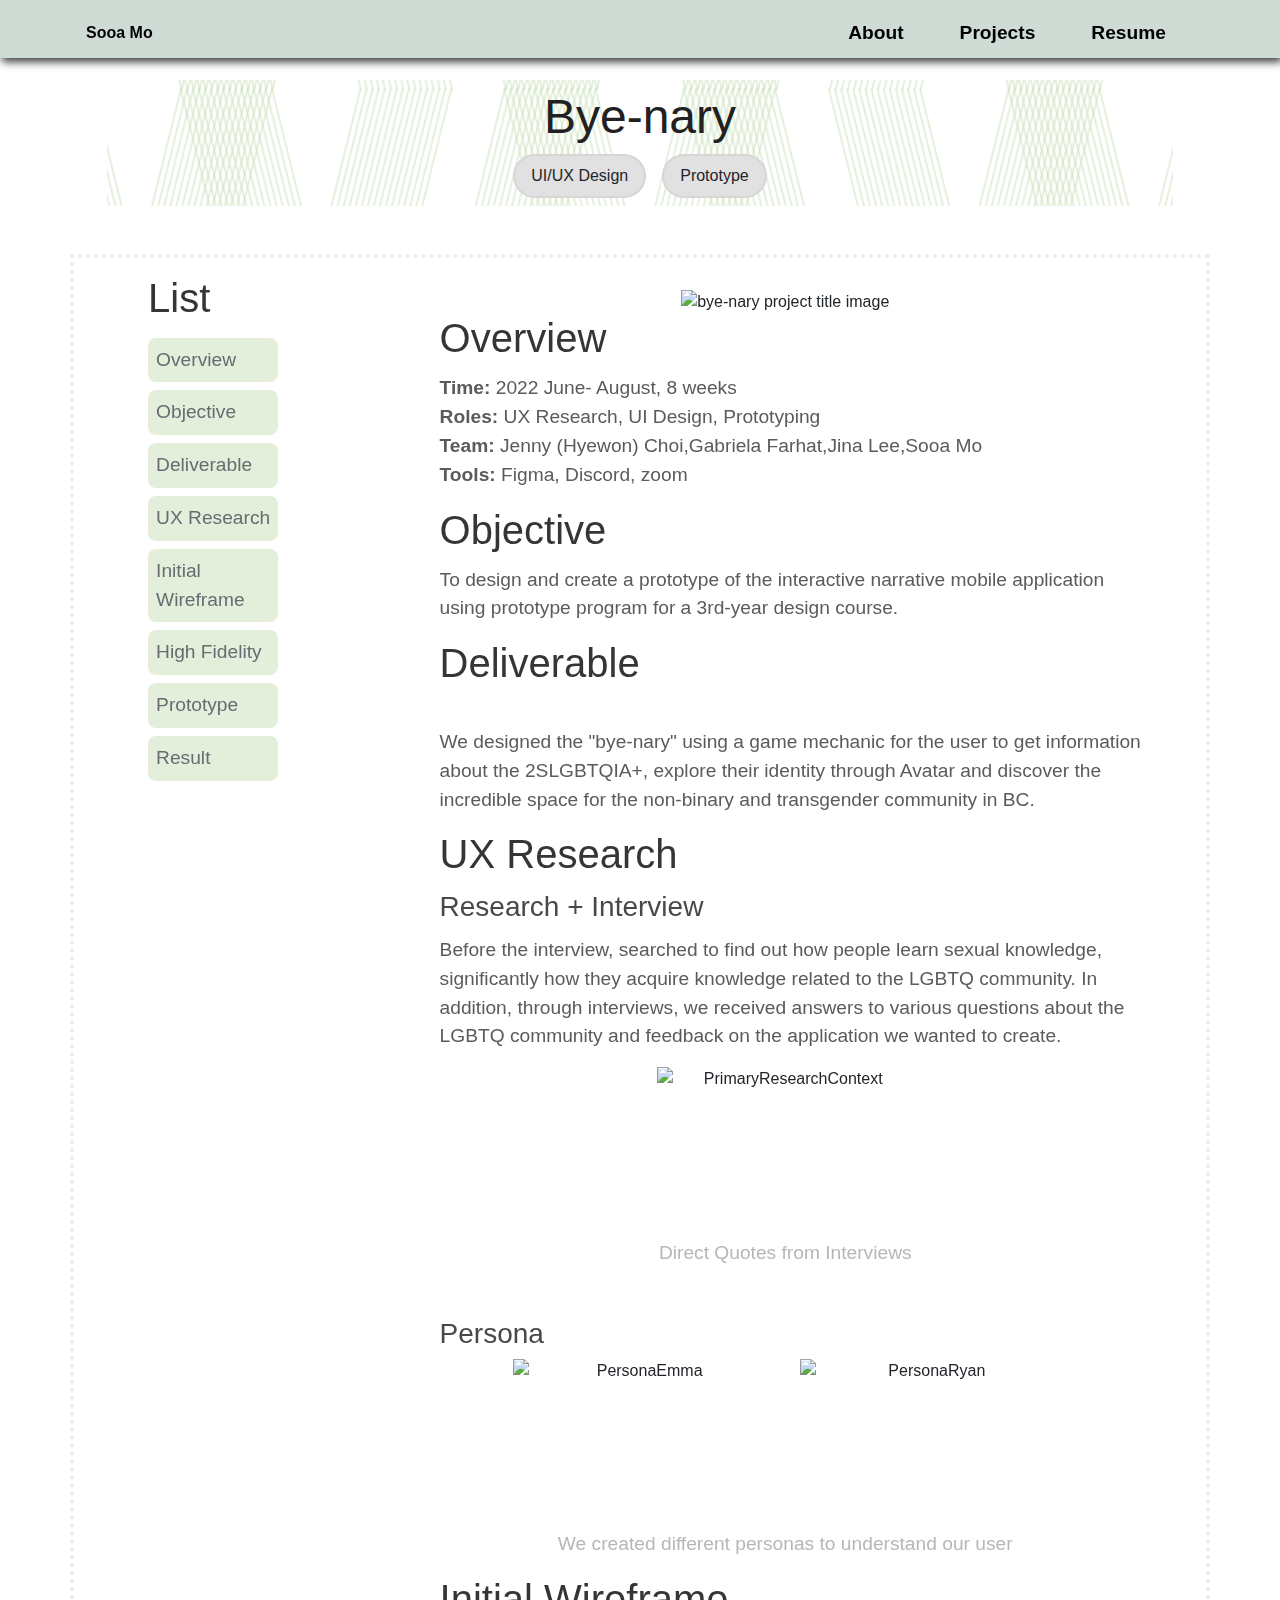
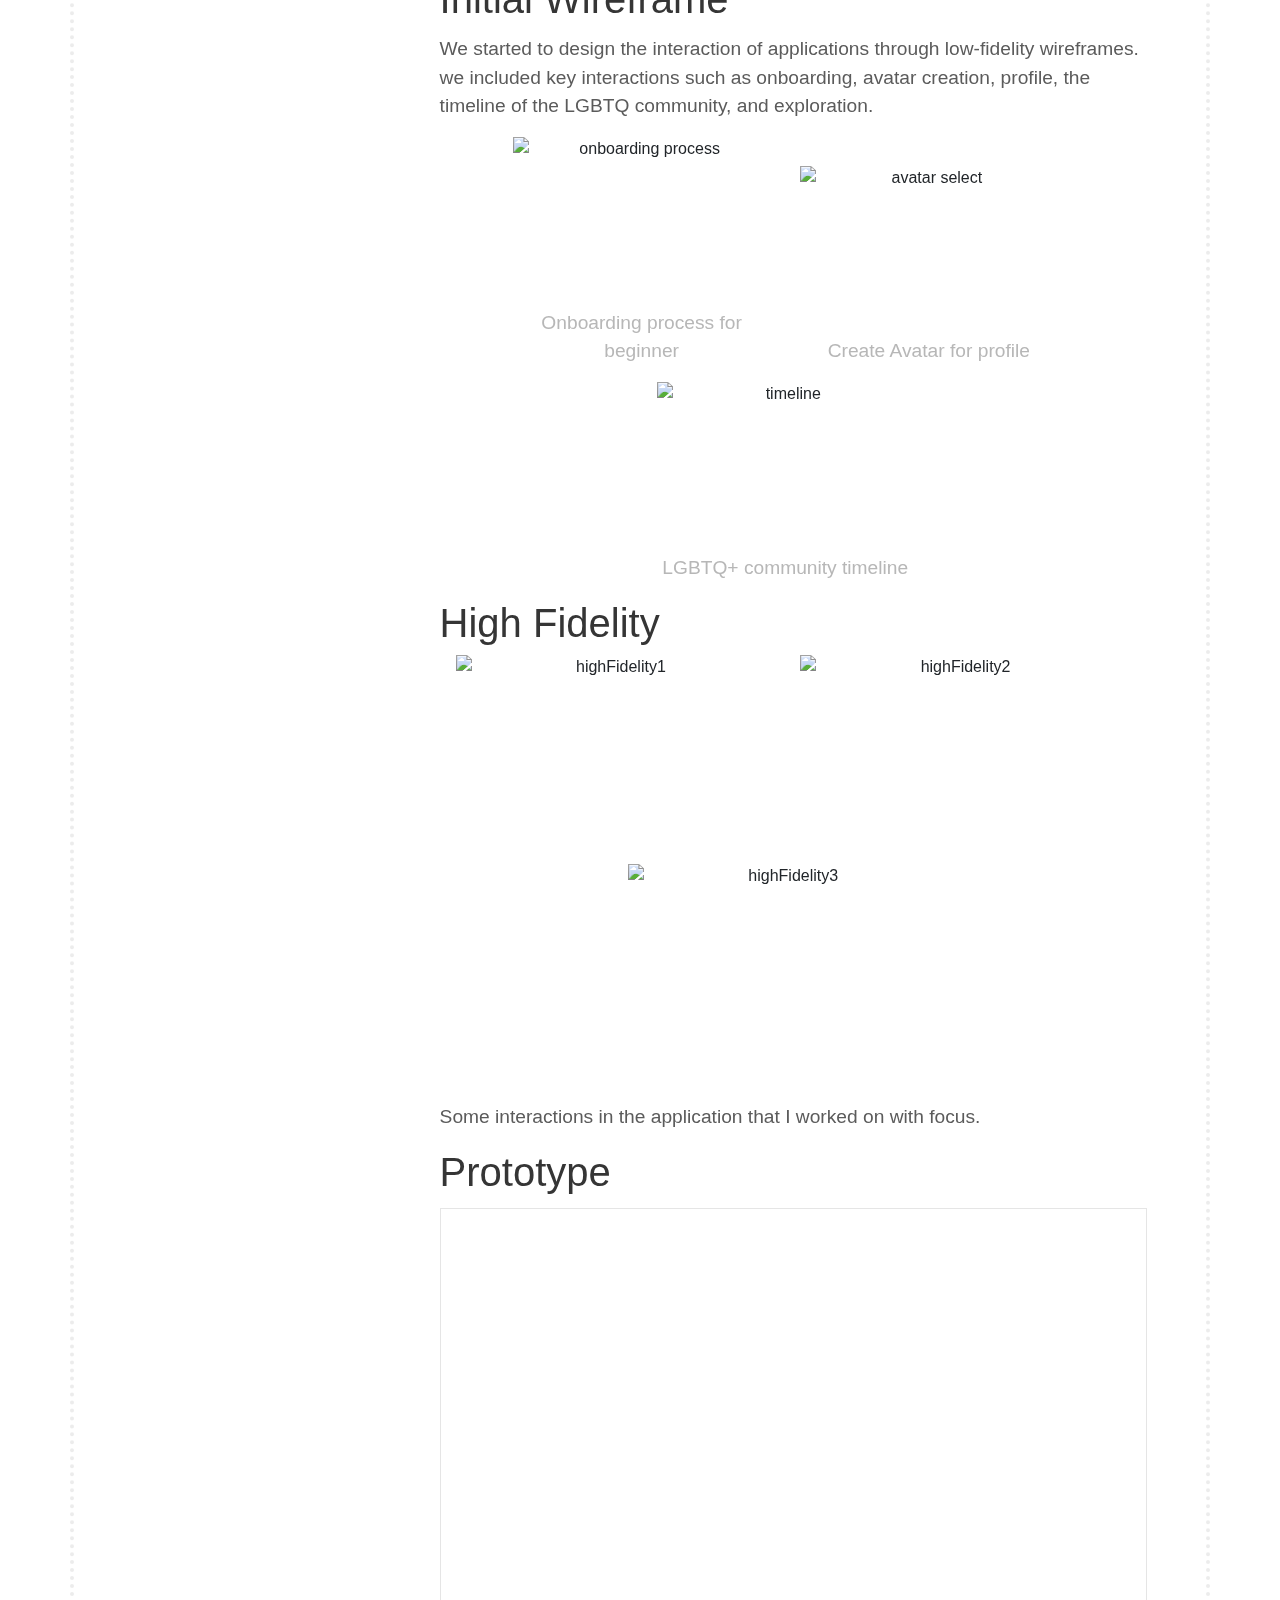
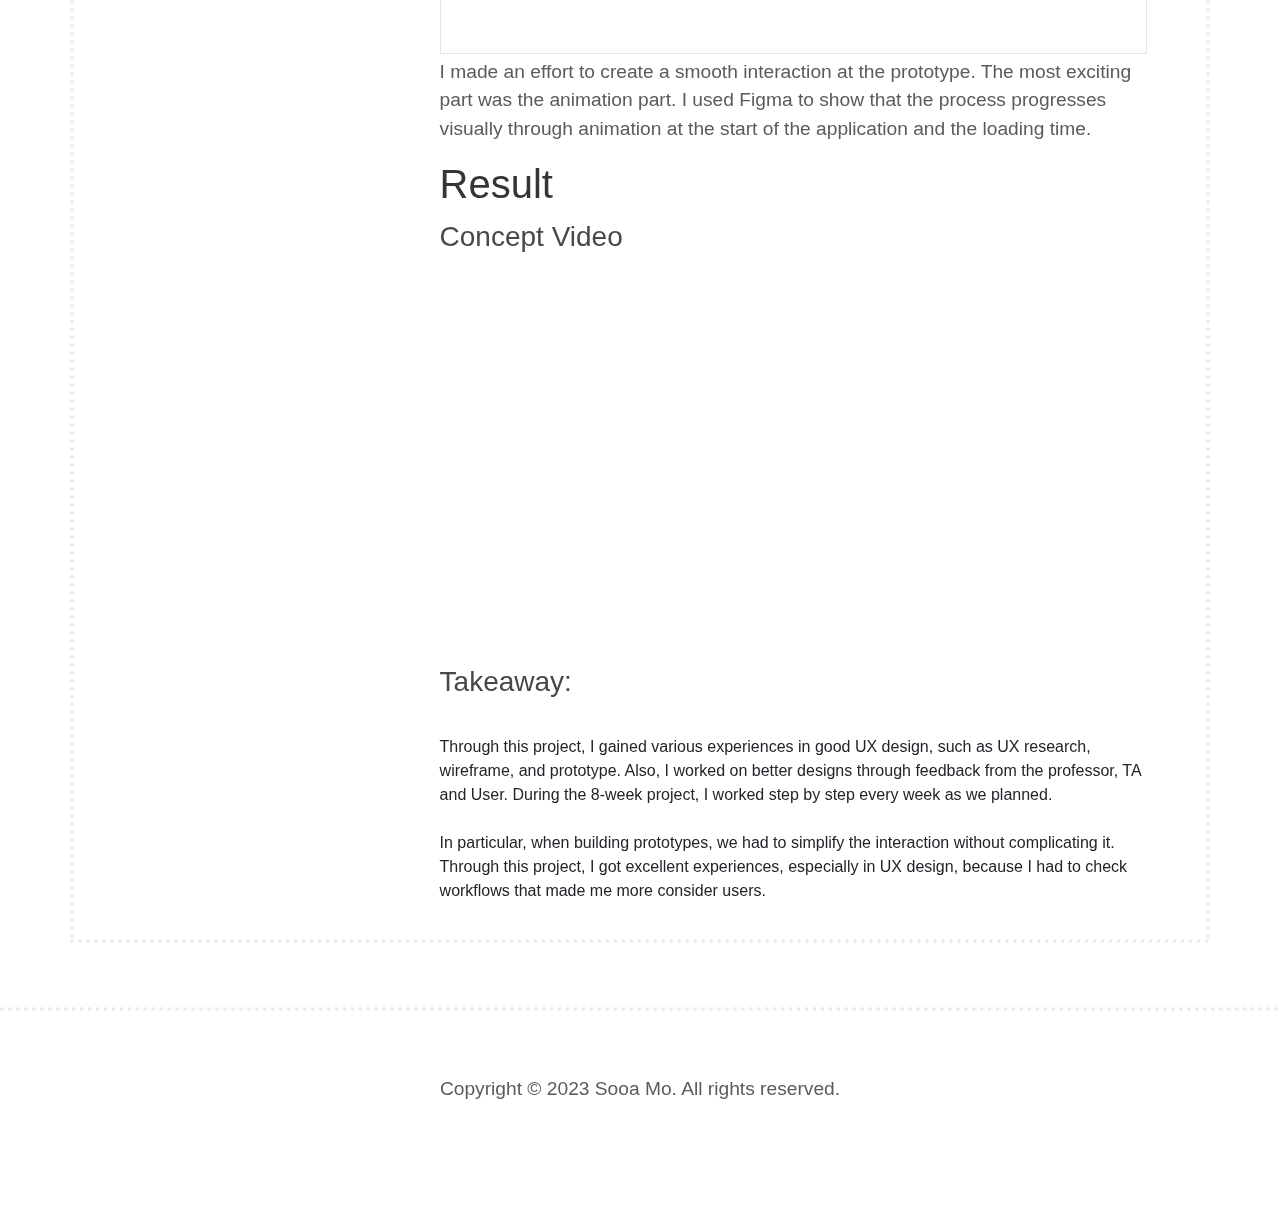
==== Mo_Portfolio/public_html/byenary.html @ 59e7b250 "update new resume link" ====
<!doctype html>
<html lang="en">
  <head>
    <meta charset="utf-8">
    <meta name="viewport" content="width=device-width,initial-scale=1">

    <title>Sooa_Mo</title>

    <!--this css from the https://www.tooplate.com/templates/2115_marvel/-->
    <link rel="stylesheet" href="css/bootstrap.min.css">
    
    <!-- icon reference: https://www.w3schools.com/icons/google_icons_intro.asp-->
    <link rel="stylesheet" href="https://fonts.googleapis.com/icon?family=Material+Icons">
    
    <!-- adobe font, FuturaPT reference: https://fonts.adobe.com/fonts/futura-pt#fonts-section-->
    <link rel="stylesheet" href="https://use.typekit.net/jlc5xxh.css">

    <!-- MAIN STYLE -->
    <link rel="stylesheet" href="css/main.css">
    
  </head>
  <body>

   <!-- NAVBAR -->
   <div id="navbar" class="navbar box_shadow navbar-expand-sm ">
        <div class="container">
            <a class="navbar-logo" href="index.html" > Sooa Mo</a>

            <div class="navbar-collapse" id="navbarNav">
                <nav class="navbar-nav ml-lg-auto">      
                    <a href="index.html#about" class="nav-link"  title="link to home page about section"><span data-hover="About">About</span></a>
                    <a href="index.html#project" class="nav-link" title="link to home page project section"><span data-hover="Projects">Projects</span></a>                  
                    <a href="https://drive.google.com/file/d/1Zse4H-8-4II5oLiuTM6tOFtvQ5ahz4zU/view?usp=sharing" target="_blank" class="nav-item nav-link" title="new tab for Sooa Mo's resume" ><span data-hover="Resume">Resume</span></a>
                </nav>
            </div>
        </div>
    </div>

    <!-- PROJECT - byenary -->
       <!--for the icon preview checked this website https://iconscout.com/unicons/explore/line-->

    <div class="col-lg-10 mx-auto text-center bg">
        <h1>Bye-nary</h1>
        <div class="tag">
            <span> UI/UX Design</span>
            <span> Prototype</span>
        </div>
    </div>
      

    <section class="py-5" id="project-byenary">
        <div class="container bg_white">
            <div class="row flex_center">
                <!--body-->

                <!--sidebar-->
                <div class="col-md-3 col-sm-12">
                    <div class="navList col-md-3 ">
                        <h2>List</h2>

                        <a href="#overview"  class="list-item">Overview </a>
                        <a href="#objective"  class="list-item">Objective </a>
                        <a href="#deliverable"  class="list-item">Deliverable </a>
                        <a href="#research" class="list-item">UX Research </a>
                        <a href="#initialWireframe"  class="list-item">Initial Wireframe </a>
                        <a href="#highFidelity"  class="list-item">High Fidelity</a>
                        <a href="#prototype"  class="list-item">Prototype</a>
                        <a href="#result"  class="list-item">Result </a>
                    </div>
                </div>

                
                <!--content-->
                <div class=" col-md-8 col-sm-10 project_body">
                    <div class="body_img row flex_center">
                        <div class="col-md-10 col-sm-12">
                            <!--sooa's byenary title image use figma-->
                            <img src="img/byenary/byenaryTitle.png" class="card_img" alt="bye-nary project title image" width="2400" height="1600">
                        </div>
                    </div>
                    <div id="overview" class="body_wrapper">
                        <h2 class="body_title">Overview</h2>
                        <p> <b>Time:</b> 2022 June- August, 8 weeks
                            <b>Roles:</b> UX Research, UI Design, Prototyping
                            <b>Team:</b> Jenny (Hyewon) Choi,Gabriela Farhat,Jina Lee,Sooa Mo
                            <b>Tools:</b> Figma, Discord, zoom</p>
                    </div>
                    <div id="objective" class="body_wrapper">
                        <h2>Objective</h2>
                        <p>To design and create a prototype of the interactive narrative mobile application using prototype program for a 3rd-year design course.</p>
                    </div>

                    <div id="deliverable" class="body_wrapper">
                        <h2>Deliverable</h2>
                        <p>
                            We designed the "bye-nary" using a game mechanic for the user to get information about the 2SLGBTQIA+, explore their identity through Avatar and discover the incredible space for the non-binary and transgender community in BC.
                        </p>
                    </div>

                    <div id="research" class="body_wrapper">
                        <h2>UX Research</h2>
                        <h3>Research + Interview</h3>
                        <p>Before the interview, searched to find out how people learn sexual knowledge, significantly how they acquire knowledge related to the LGBTQ community. In addition, through interviews, we received answers to various questions about the LGBTQ community and feedback on the application we wanted to create.</p>
                    </div>
                    <div class="body_img row flex_center">
                        <div class="col-md-5 col-sm-10 img_flex">
                            <img src="img/byenary/PrimaryResearchContext.png" class="card_img" alt="PrimaryResearchContext" width="2400" height="1600">
                            <p> Direct Quotes from Interviews </p>
                        </div>
                    </div>

                    <div class="body_wrapper">
                        <h3>
                            Persona
                        </h3>
                    </div>

                    <div class="body_img row flex_center">
                        <div class="col-md-5 col-sm-10 img_flex">
                            <img src="img/byenary/PersonaEmma.png" class="card_img" alt="PersonaEmma" width="2400" height="1600">
                        </div>
                        <div class="col-md-5 col-sm-10 img_flex">
                            <img src="img/byenary/PersonaRyan.png" class="card_img" alt="PersonaRyan" width="2400" height="1600">
                        </div>
                        <p>We created different personas to understand our user</p>
                    </div>


                    <div id="initialWireframe" class="body_wrapper">
                        <h2>Initial Wireframe</h2>
                        <p> We started to design the interaction of applications through low-fidelity wireframes. we included key interactions such as onboarding, avatar creation, profile, the timeline of the LGBTQ community, and exploration. </p>
                    </div>

                    <div class="body_img row flex_center">
                        <div class="col-md-5 col-sm-10 img_flex">
                            <img src="img/byenary/wireframe1.png" class="card_img" alt="onboarding process" width="2400" height="1600">
                            <p>Onboarding process for beginner</p>
                        </div>
                        <div class="col-md-5 col-sm-10 img_flex">
                            <img src="img/byenary/wireframe2.png" class="card_img" alt="avatar select" width="2400" height="1600">
                            <p>Create Avatar for profile</p>
                        </div>
                        <div class="col-md-5 col-sm-10 img_flex">
                            <img src="img/byenary/wireframe3.png" class="card_img" alt="timeline" width="2400" height="1600">
                            <p>LGBTQ+ community timeline</p>
                        </div>
                    </div>

                    <div id="highFidelity" class="body_wrapper">
                        <h2>High Fidelity</h2>
                    </div>

                    <div class="body_img row flex_center">
                        <div class="col-md-6 col-sm-12 img_flex">
                            <img src="img/byenary/highFidelity1.png" class="card_img" alt="highFidelity1" width="2400" height="1600">
                        </div>
                        <div class="col-md-6 col-sm-12 img_flex">
                            <img src="img/byenary/highFidelity2.png" class="card_img" alt="highFidelity2" width="2400" height="1600">
                        </div>
                        <div class="col-md-6 col-sm-12 img_flex">
                            <img src="img/byenary/highFidelity3.png" class="card_img" alt="highFidelity3" width="2400" height="1600">
                        </div>
                    </div>

                    <div class="body_wrapper">
                        <p>
                            Some interactions in the application that I worked on with focus.
                        </p>
                    </div>

                    <div id="prototype" class="body_wrapper">
                        <h2>Prototype</h2>
                        <div class="embed-responsive embed-responsive-16by9">
                            <iframe class="embed-responsive-item" style="border: 1px solid rgba(0, 0, 0, 0.1);" src="https://www.figma.com/embed?embed_host=share&url=https%3A%2F%2Fwww.figma.com%2Fproto%2FJJxlgR46LFL1hiRi3Hp5dC%2FIAT-334-Final-Project---Bye-Nary%3Fpage-id%3D0%253A1%26node-id%3D2%253A10412%26viewport%3D718%252C477%252C0.04%26scaling%3Dscale-down%26starting-point-node-id%3D2%253A10412" allowfullscreen></iframe>
                        </div>
                    <p> I made an effort to create a smooth interaction at the prototype. The most exciting part was the animation part. I used Figma to show that the process progresses visually through animation at the start of the application and the loading time. </p>
                    </div>

                    <div id="result" class="body_wrapper">
                        <h2>Result</h2>
                        <h3>Concept Video</h3>
                        <div class="embed-responsive embed-responsive-21by9">
                            <iframe class="embed-responsive-item" src="https://www.youtube.com/embed/S2VIWS6S37U" allowfullscreen></iframe>
                        </div>
                    </div>
                    


                    <div class="body_wrapper">
                        <p>
                            <h3>Takeaway:</h3> 
                            Through this project, I gained various experiences in good UX design, such as UX research, wireframe, and prototype. Also, I worked on better designs through feedback from the professor, TA and User. During the 8-week project, I worked step by step every week as we planned.

                            In particular, when building prototypes, we had to simplify the interaction without complicating it. Through this project, I got excellent experiences, especially in UX design, because I had to check workflows that made me more consider users.
                        </p>
                    </div>

                </div>

                
                
            </div>
        </div>
    </section>

 <!-- FOOTER -->
 <footer class=" footer py-5">
    <div class="container">
         <div class="row">
              <div class="col-lg-12 col-12">                                
                  <p class="copyright-text text-center">Copyright &copy; 2023 Sooa Mo. All rights reserved.</p>
              </div>
         </div>
    </div>
</footer>
  
<!--top button reference:https://www.w3schools.com/howto/howto_js_scroll_to_top.asp -->

<button type="button" onclick="topFunction()" id="topBtn" title="Go to top" class="box_shadow">Top <i class="material-icons" style="font-size:0.5rem">arrow_upward</i> </button>

<!--hide menu on scroll from here: https://www.w3schools.com/howto/howto_js_navbar_hide_scroll.asp-->
<script src="js/scroll.js"></script>

</body>
</html>
---- Mo_Portfolio/public_html/css/main.css ----
/*own css*/
.container {
  width: 100%;
  padding-right: 1rem;
  padding-left: 1rem;
  padding-top: 0.5rem;
}

body {
  font-family: futura-pt, sans-serif;
  font-weight: 300;
  font-style: normal;
  margin-top: 5rem;
}

a {
  color:black;
  font-weight: normal;
  text-decoration: none !important;
  transition: all 0.5s ease;
}
a:hover{
  color: black;
}
.tag span:hover{
  color:black;
}
h1 span:hover{
  color:black;
}
h1{
  color: black;
}

.flex_center{
  justify-content: center;
}

.img_flex{
  display: flex;
  flex-direction: column;
  justify-content: center;
  align-items: center;
}
.img-fluid{
  border-radius: 2rem;
}

.center{
  display: flex;
  justify-content: center;
}
.about-image{
  max-width: 75%;
}
.about-text b{
  color: #FFCC33;
}
.about-title{
  display: flex;
  flex-direction: row;
}

.about-title span{
  color: #5B7444;
  font-family: futura-pt, sans-serif;
  font-weight: 400;
  font-style: normal;
}
.text-center{
  padding-top: 0.5rem;
  padding-bottom: 2rem;
}
.tag{
  display: flex;
  justify-content: center;
  flex-direction: row;
}
.text-center span{
  padding:0.5rem;
  padding-left: 1rem;
  padding-right: 1rem;
  background-color: rgb(225, 225, 225);
  border: 0.15rem solid rgba(182, 182, 182, 0.25);
  border-radius: 2rem;
  margin-left: 0.5rem;
  margin-right: 0.5rem;
  word-wrap: normal;
}
/*368px/16=23rem*/
@media (max-width: 23rem) {
  .tag{
    flex-direction: column;
    gap: 1rem;
  }
}

@media (min-width: 47.5rem) {
 .about-image{
  max-width: 100%;
 }
 .card_tag{
  display: flex;
  flex-direction: column;
  text-align: center;
  gap: 0.5rem;
 }
}
@media (min-width: 62rem) {
  .card_tag{
    display: flex;
    flex-direction: row;
    gap: 0.5rem;
   }
}

.project_card{
  position: relative;
  display: flex;
  flex-direction: column;
  min-width: 0;
  word-wrap: break-word;
  background-clip: border-box;
  border: 0.45rem solid rgba(182, 182, 182, 0.25);
  margin-top: 1.5rem;
  margin-bottom: 1.5rem;
}
.project_card:hover{
  border: 0.45rem solid #889288;
}
.project_card h3{
  color: black;
  font-weight: 500;
}
.project_link{
  text-decoration: none;
  color: black;
}
span:hover{
  color:white;
}
.card_img{
  width: 100%;
  height: 100%;
}
.card_bottom{
  display: flex;
  flex:1 1 auto;
  padding: 1rem;
  background-color: #ffffff;
  min-height: 19rem;
  flex-direction: column;
  justify-content: space-around;
}
.card_title{
  margin-bottom:0.5rem;
}
.card_tag{
  display: flex;
}
.card_tag span{
  padding:0.25rem;
  padding-left: 0.5rem;
  padding-right: 0.5rem;
  background-color: rgb(225, 225, 225);
  border: 0.15rem solid rgba(182, 182, 182, 0.25);
  border-radius: 1rem;
  margin-left: 0.25rem;
  margin-right: 0.25rem;
  word-wrap: normal;
}

.bg{
  background-image: url("../img/profile/bg.png");/*Mo(2022), created using Figma*/
  background-position: center;
  background-attachment: fixed;
  background-repeat: repeat-y;
  background-size:70%;
  background-size: cover;
  padding-bottom: 0.5rem;
}

.bg_white{
  border: 0.25rem dotted rgba(182, 182, 182, 0.25);
  background-color: white;
  padding: 1rem;
}
.footer{
  background-color: white;
  border-top: 0.25rem dotted rgba(182, 182, 182, 0.25);
}
.project_body{
  margin-top: 1rem;
  margin-left: 0.5rem;
}
.project span{
  font-weight: 400;
}
.body_wrapper{
  white-space: pre-line;
  padding-left: 1rem;
  border-radius: 2rem;
  display: flex;
  flex-direction: column;
  gap: 0.25rem;
  align-items: flex-start;
  text-align: left;
}
.body_img{
  display: flex;
  flex-direction: row;
  align-items: flex-end;
  text-align: center;
  justify-content: center;
  padding-left: 2rem;
  padding-right: 2rem;
}

.body_img img{
  max-width: 30rem;
}
.body_img p{
  max-width: 30rem;
  color: #b7b7b7;
}
@media (max-width: 30rem) {
  .body_img img{
    max-width: 18rem;
    min-width: 10rem;
  }
  .body_img p{
    max-width: 18rem;
  }
}


.navList{
  display: flex;
  flex-direction: column;
  min-width: 10rem;
  position: sticky; /*sticky reference: https://developer.mozilla.org/en-US/docs/Web/CSS/position*/
  top:5rem /*because my top navbar is fixed so gave some room*/
}

.list-item{
  display: inline-block;
  background-color: #E4EFDB;
  border-radius: 0.5rem;
  padding-top: 0.5rem;
  padding-bottom: 0.5rem;
  padding-left: 0.5rem;
  font-size: 1.2rem;
  color: #686C71;
  margin-top: 0.5rem;
}
.list-item:hover{
  color: white;
  transition: all 0.4s ease;
  background: #889288;
}



nav a:hover {
  color: #ffffff ;
}

.navbar-logo .icon {
  font-size: 2.5rem;
}

p {
  font-size: 1.2rem;
  font-weight: 400;
  line-height: 1.5;
  color: #5b5b5b;
}

h1 {
  color: #212121;
  font-size: 3rem;
  font-family: futura-pt, sans-serif;
  font-weight: 500;
  font-style: normal;
}

h2 {
  color: #353535;
  font-size: 2.5em;
  font-family: futura-pt, sans-serif;
  font-weight: 400;
  font-style: bold;
}

h3 {
  color: #484848;
  font-family: futura-pt, sans-serif;
  font-weight: 300;
  font-style: normal;
}

b, strong {
  font-weight: bold;
}
.custom-btn-group{
  display: flex;
  gap: 1.25rem;
  justify-content: center;
}

.custom-btn {
  border: 0.15rem solid #A3C586;
  border-radius: 0.25rem;
  color: black;
  font-weight: bold;
  cursor: pointer;
  transition: all 0.4s ease;
  margin-top: 0.25rem;
}

.custom-btn:hover {
  border: 0.15rem solid #889288;
  background: #889288;
  color: white;
}
.project-btn {
  border: 0.15rem solid #A3C586;
  border-radius: 0.25rem;
  color: #5B7444;
  font-size: 1rem;
  cursor: pointer;
  transition: all 0.4s ease;
  margin-left: 0.25rem;
  padding-left: 0.5rem;
  padding-right: 0.5rem;
}
.project-btn:hover {
  border: 0.15rem solid #889288;
  background: #889288;
  color: white;
}


.btn_flex{
  display: flex;
  flex-direction: row;
  justify-content: center;
  align-items: center;
  max-width: 14rem;
}
.material-icons{
  margin-right: 0.2rem;
  font-size: 1.2rem;
}

.animated {
  position: relative;
}

.animated-info {
  display: inline-block;
  vertical-align: top;
  min-width: 20rem;
  position: relative;
  font-size: 3rem;
}

.animated-item {
  color: #f5cb5c;
}

.animated-item {
  font-size: 2.5rem;
  line-height: inherit;
  display: block;
  opacity: 0;
  overflow: hidden;
  position: absolute;
  top: 0;
  right: 0;
  left: 0;
  animation: LeftToRight 9s linear infinite 0s;
}
.animated-item:nth-child(2n+2) {
  animation-delay: 3s;
}
.animated-item:nth-child(3n+3) {
  animation-delay: 6s;
}
/* understand the animation property reference: https://www.w3schools.com/cssref/css3_pr_animation.asp*/
@keyframes LeftToRight {
  0% {
    opacity: 0;
  }
  5% {
    opacity: 0;
    transform: translateX(0.4rem);
  }
  10% {
    opacity: 1;
    transform: translateX(0rem);
  }
  25% {
    opacity: 1;
    transform: translateX(0rem);
  }
  30% {
    opacity: 0;
    transform: translateX(0.4rem);
  }
  80% {
    opacity: 0;
  }
  100% {
    opacity: 0;
  }
}
.navbar {
  background-color: #cfdbd5;
  position: fixed;
  top: 0;
  right: 0;
  left: 0;
  z-index: 100;
  transition: top 0.3s;
}

.box_shadow {
  box-shadow: 0.1rem 0.25rem 0.5rem #404040;/*https://www.w3schools.com/cssref/tryit.asp?*/
}

.navbar-logo {
  font-weight: bold;
}
.naver-logo:hover{
  color: black;
}
.navbar-expand-sm .navbar-nav .nav-link {
  padding: 0.175rem 1.75rem;
}
.navbar-nav{
  display: flex;
  flex-direction: row;
}

.nav-link {
  font-weight: bold;
  font-size: 1.2rem;
  overflow: hidden;
}
.nav-link span {
  position: relative;
  display: inline-block;
  transition: transform 0.3s;
}
.nav-link span:before {
  position: absolute;
  top: -100%;
  content: attr(data-hover);
  transform: translate3d(0,0,0);
  text-decoration: underline 0.2rem;
  text-underline-offset: 0.15rem;
}
/*understand the transform reference: https://www.w3schools.com/cssref/css3_pr_transform.asp
so I changed the navbar hover animation*/

.nav-link:focus span,
.nav-link:hover span {
  transform: translateY(100%);
}


.navbar-toggle {
  line-height: 2rem;
  outline: none;
  cursor: pointer;
  margin-right: 0.6rem;
  border: 0;
  padding: 0;
  width: 1.25rem;
  height: 1.25rem;
}


.copyright-text {
  font-size: 1.2rem;
  font-weight: normal;
  display: block;
}

.social-links{
  background-color: #f5cb5c;
  border-radius: 5rem;
  border: 0.35rem solid #f5cb5c;
  
}
.social-links:hover{
  background-color: #474559;
  border: 0.35rem solid #474559;
}

@media (max-width: 62rem) {

  .about-image {
    margin-top: 5em;
    max-width: 30rem;
    height: auto;
  }

  .mobile-mt-2,
  .contact-form {
    margin-top: 2em;
  }

  .contact-info {
    padding: 0 2rem;
  }
}

@media (max-width: 48rem) {
  body{
    margin-top: 0;
  }
  h1 {
    font-size: 2.25rem;
    font-style: bold;
  }

  h2 {
    font-size: 2em;
  }

  .animated-item {
    font-size: 1.75rem;
  }
  .text-center{
    margin-top: 5rem;
  }
/*this is for the mobile...*/
  .navbar {
    background-color: #cfdbd5;
    position: fixed;
    top: 0;
    right: 0;
    left: 0;
    z-index: 100;
  }
  .container{
    gap: 0.5rem;
  }
 
  .navbar-collapse {
    text-align: center;
    gap: 0.25rem;
  }

  .navbar-expand-sm .navbar-nav .nav-link {
    padding: 0.19rem 1.25rem;
  }

  .navbar-nav{
    flex-direction: row;
    justify-content: center;
  }

}
@media (max-width: 36.25rem) {
	.animated-info {
		min-width: 12.5rem;
	}
  .animated-item {
    font-size: 1.875rem;
  }

  .custom-btn-group {
    text-align: center;
  }
  .text-center{
    margin-top: 7rem;
  }

  .custom-btn-group{
    display: flex;
    gap: 0.25rem;
    justify-content: center;
    flex-direction: column;
    align-items: center;
  }


  .timeline-info small {
    display: block;
    margin: 0.625rem 0 0 0;
  }


}
@media(max-width:20rem){
  .navbar-nav{
    display: flex;
    flex-direction: column;
  }
  .text-center{
    margin-top: 12rem;
  }

}

@media (max-width: 48rem) {
  .animated-info{
    font-size: 2.2rem;
  }
}

@media (max-width: 37.5rem) {
  .animated-text {
    margin-top: 0;
  }

  .about-text {
    text-align: center;
  }
  .about-p{
    margin-top: 4rem;
  }
  .about-title{
    flex-direction: column;
  }
 
}
@media (max-width: 20rem) {
  .animated-text {
    margin-top: 0;
  }

  .about-text {
    text-align: center;
  }
  .about-p{
    margin-top: 4rem;
  }
  .about-title{
    flex-direction: column;
  }
 

  .full-screen {
    padding: 4rem 0;
  }

  .mobile-block {
    display: block;
  }

}

.row{
  justify-content: center;
}

#topBtn{
  display: none; /* Hidden by default */
  position: fixed; /* Fixed/sticky position */
  bottom: 1rem; /* Place the button at the bottom of the page */
  right: 2rem; /* Place the button 30px from the right */
  z-index: 99; /* Make sure it does not overlap */
  border: none; /* Remove borders */
  outline: none; /* Remove outline */
  background-color: #cfdbd5; /* Set a background color */
  color: #474559; /* Text color */
  cursor: pointer; /* Add a mouse pointer on hover */
  padding: 0.75rem; /* Some padding */
  padding-left: 1rem;
  padding-right: 1rem;
  font-size: 0.75rem; /* Increase font size */
}

#topBtn:hover{
  background-color: #889288;
  color: white;
}
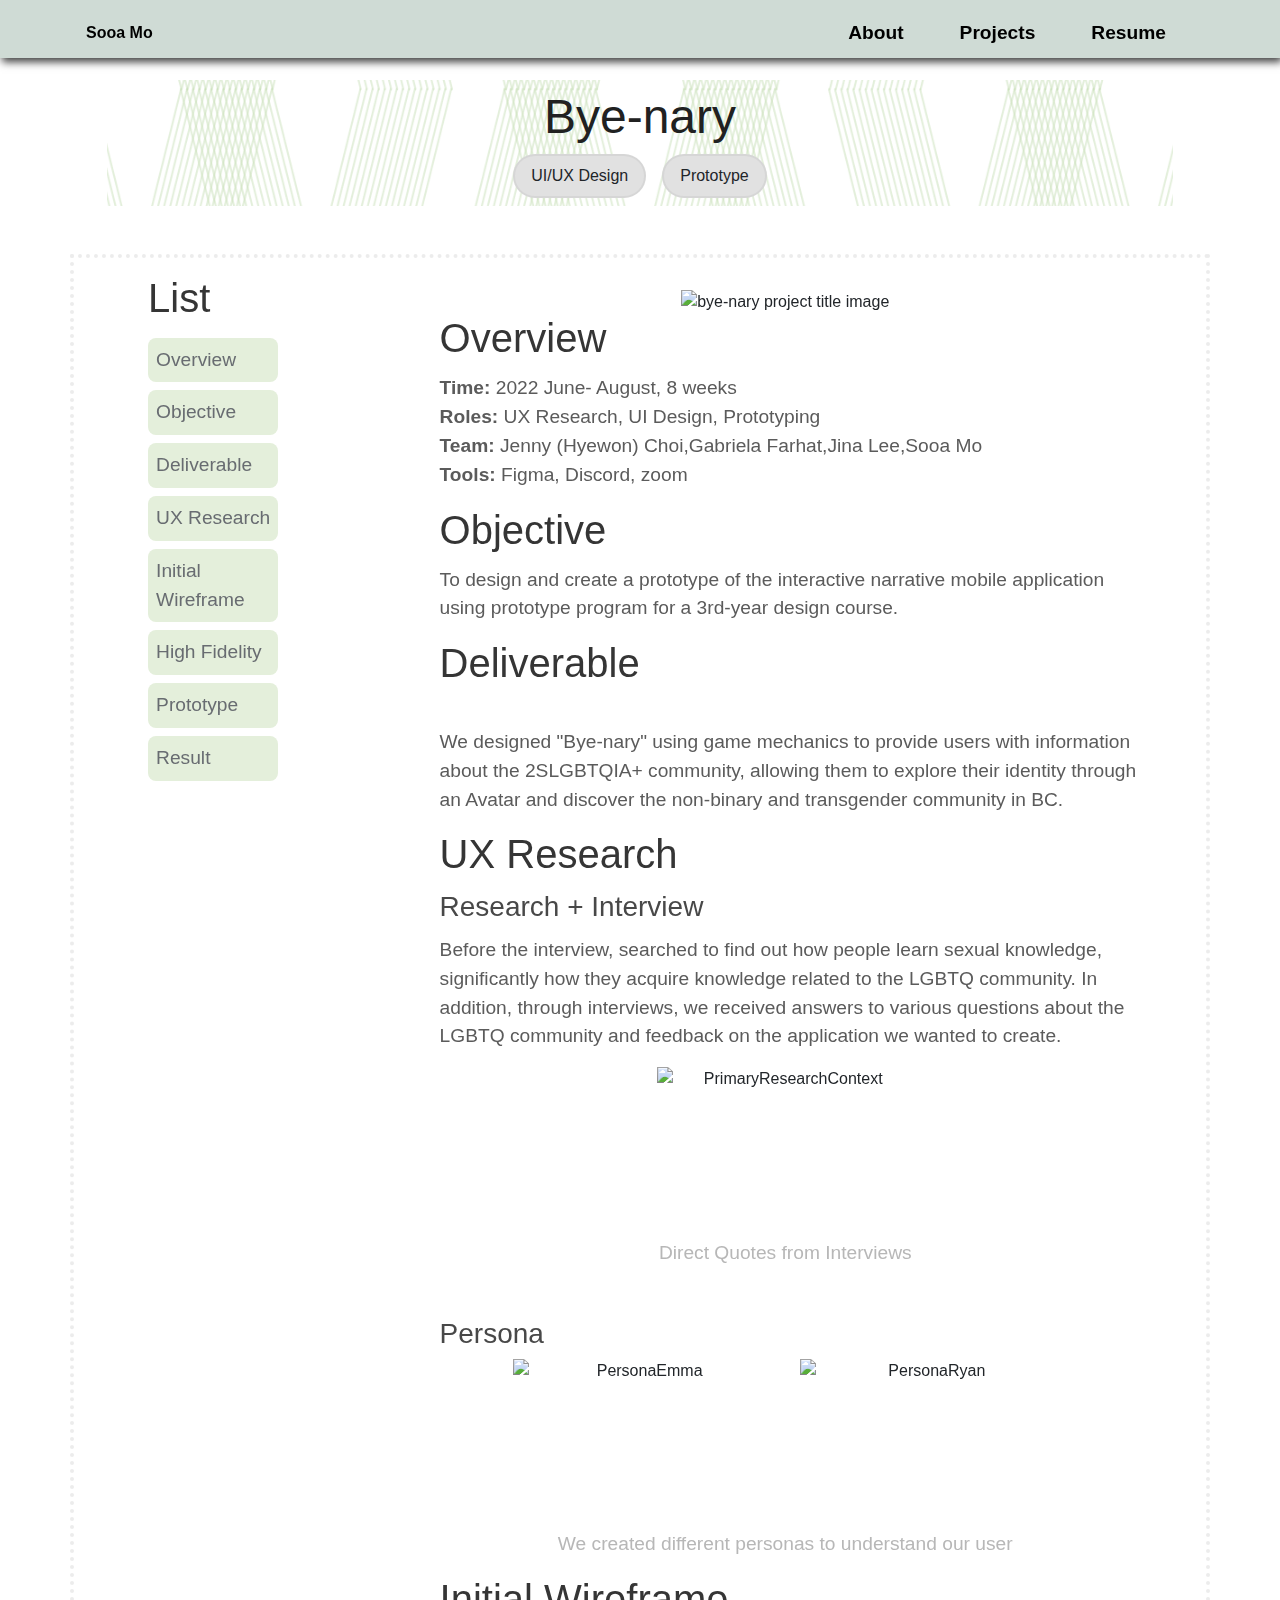
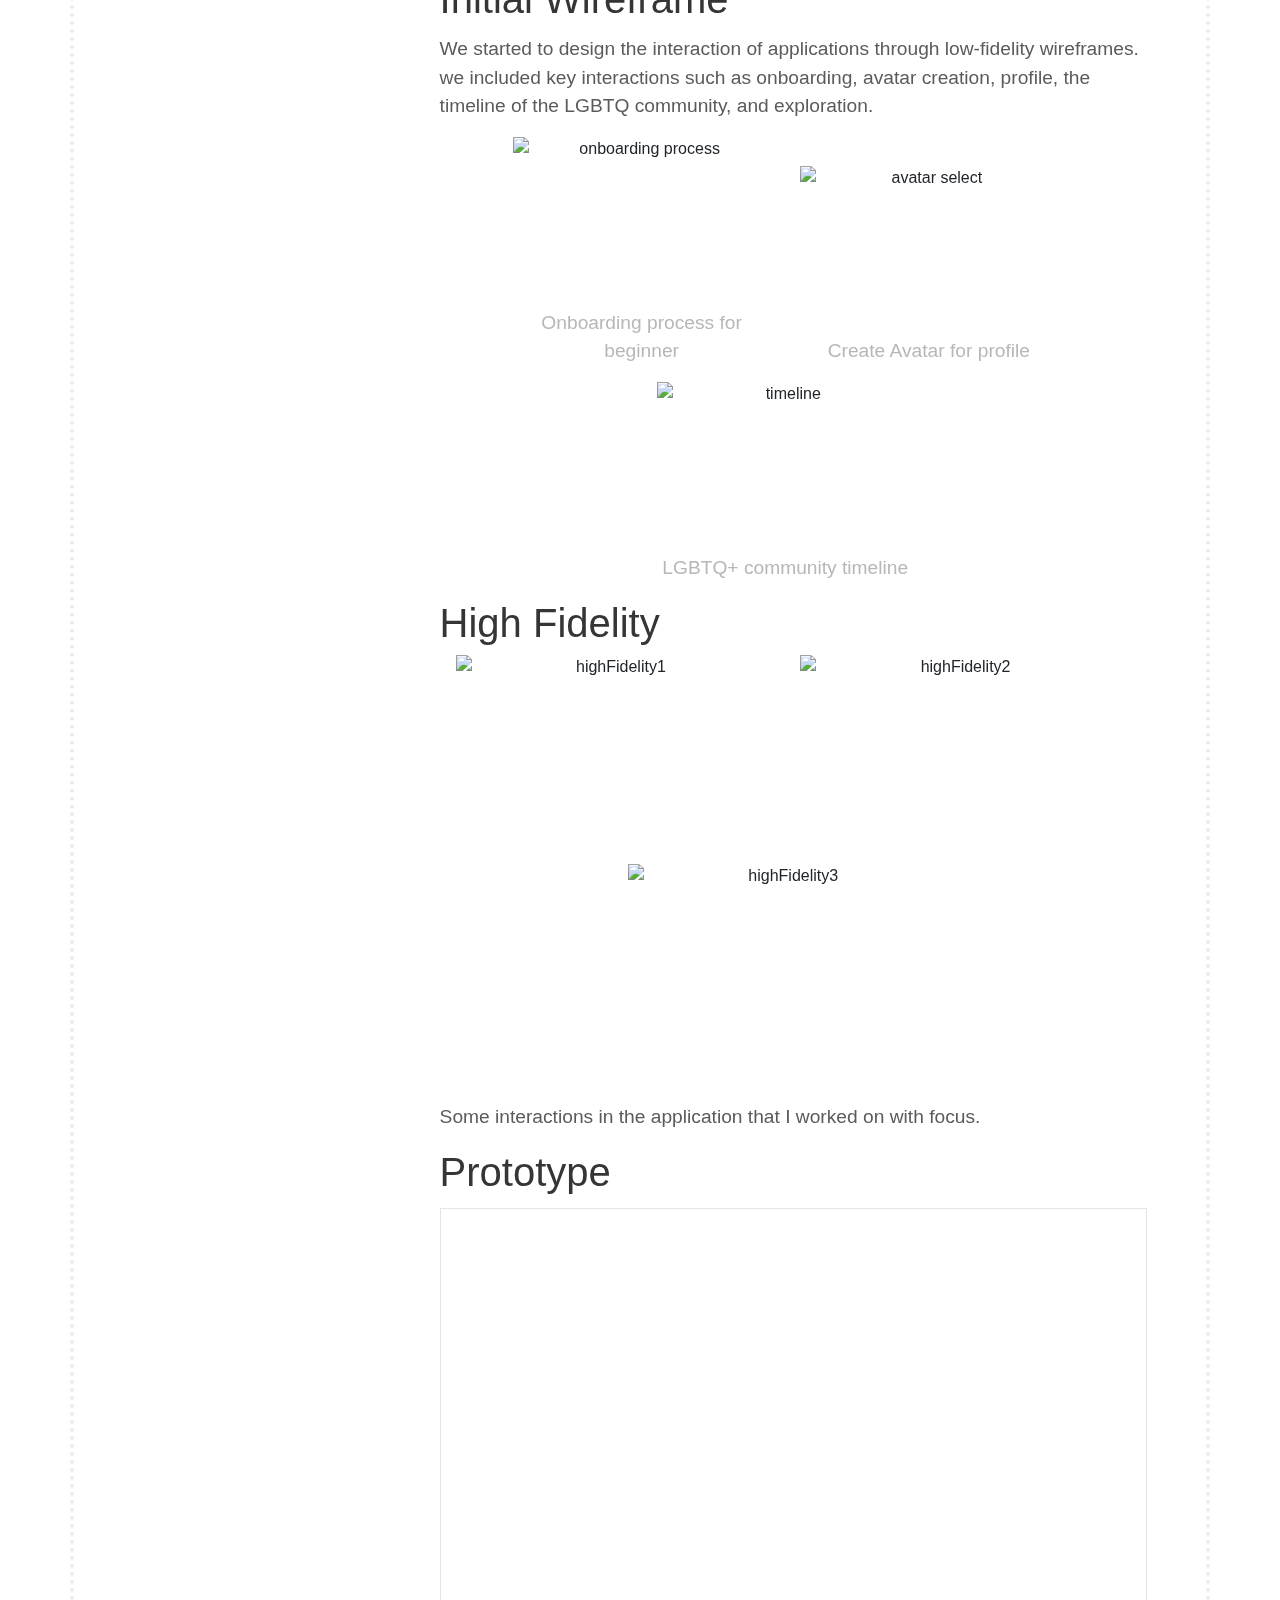
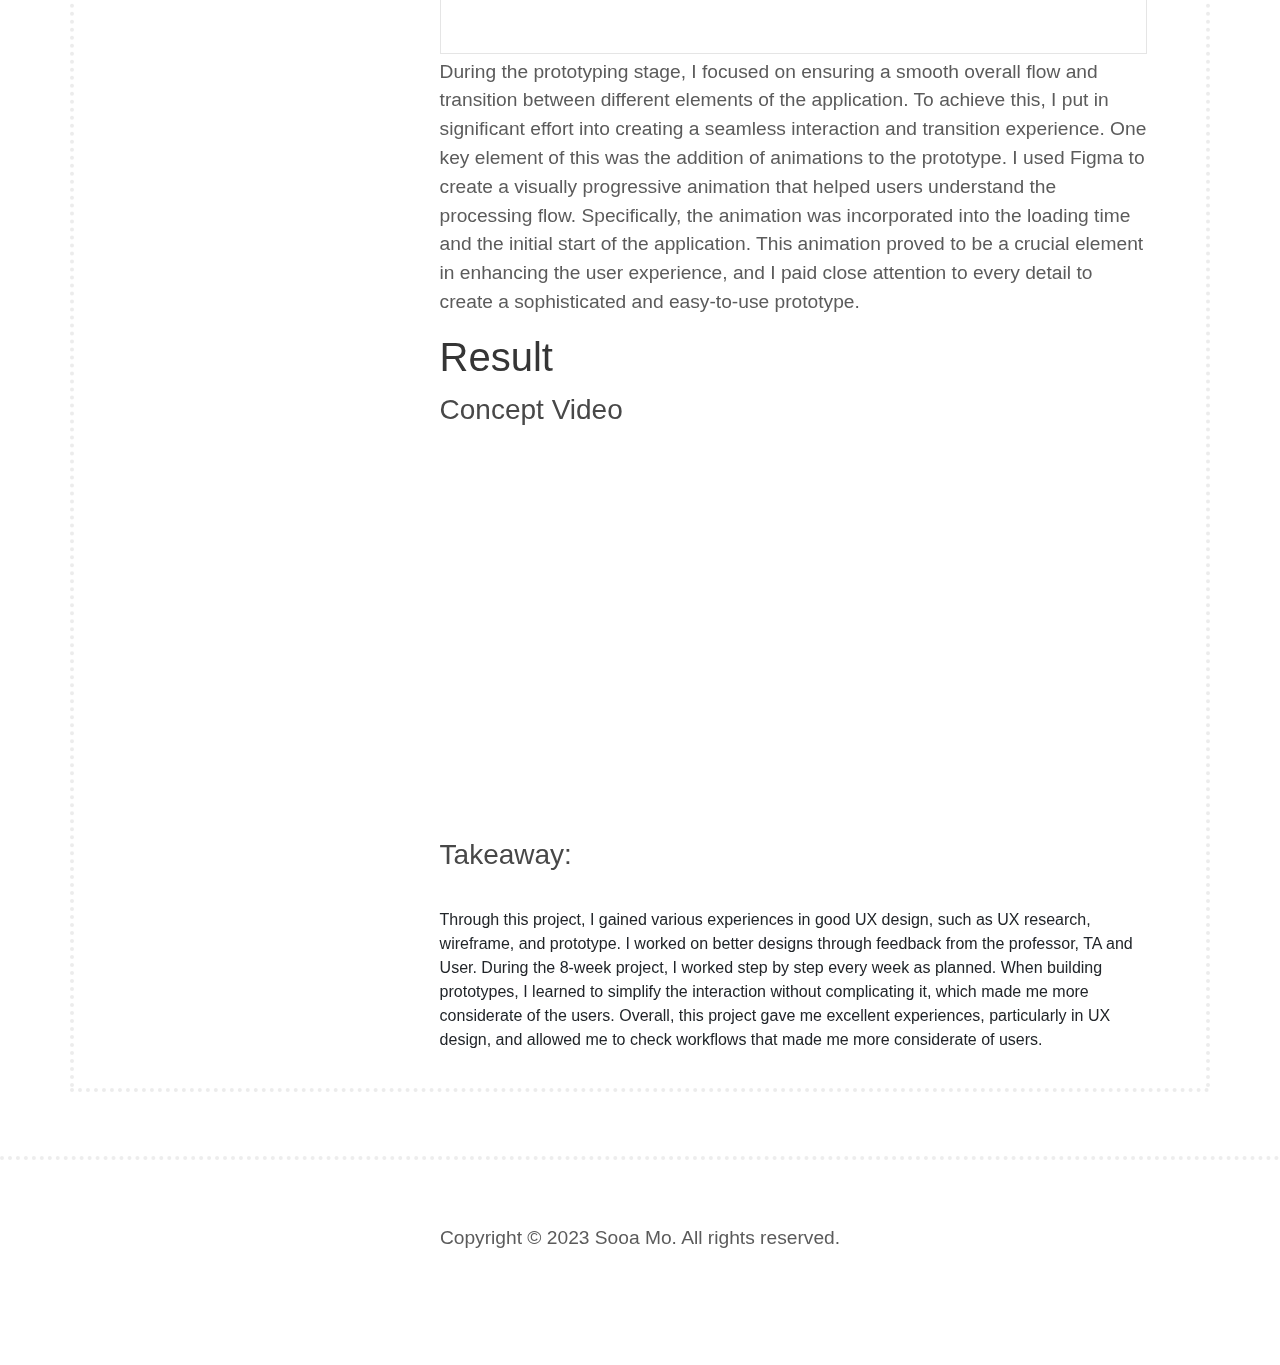
==== commit d14651eb: "edited content" ====
--- a/Mo_Portfolio/public_html/byenary.html
+++ b/Mo_Portfolio/public_html/byenary.html
@@ -30,7 +30,7 @@
                 <nav class="navbar-nav ml-lg-auto">      
                     <a href="index.html#about" class="nav-link"  title="link to home page about section"><span data-hover="About">About</span></a>
                     <a href="index.html#project" class="nav-link" title="link to home page project section"><span data-hover="Projects">Projects</span></a>                  
-                    <a href="https://drive.google.com/file/d/1Zse4H-8-4II5oLiuTM6tOFtvQ5ahz4zU/view?usp=sharing" target="_blank" class="nav-item nav-link" title="new tab for Sooa Mo's resume" ><span data-hover="Resume">Resume</span></a>
+                    <a href="https://drive.google.com/file/d/1yqzQ6Y6oqBv69DnzA2m4th4HfpHEQ8tb/view?usp=sharing" target="_blank" class="nav-item nav-link" title="new tab for Sooa Mo's resume" ><span data-hover="Resume">Resume</span></a>
                 </nav>
             </div>
         </div>
@@ -93,7 +93,7 @@
                     <div id="deliverable" class="body_wrapper">
                         <h2>Deliverable</h2>
                         <p>
-                            We designed the "bye-nary" using a game mechanic for the user to get information about the 2SLGBTQIA+, explore their identity through Avatar and discover the incredible space for the non-binary and transgender community in BC.
+                            We designed "Bye-nary" using game mechanics to provide users with information about the 2SLGBTQIA+ community, allowing them to explore their identity through an Avatar and discover the non-binary and transgender community in BC.
                         </p>
                     </div>
 
@@ -173,7 +173,7 @@
                         <div class="embed-responsive embed-responsive-16by9">
                             <iframe class="embed-responsive-item" style="border: 1px solid rgba(0, 0, 0, 0.1);" src="https://www.figma.com/embed?embed_host=share&url=https%3A%2F%2Fwww.figma.com%2Fproto%2FJJxlgR46LFL1hiRi3Hp5dC%2FIAT-334-Final-Project---Bye-Nary%3Fpage-id%3D0%253A1%26node-id%3D2%253A10412%26viewport%3D718%252C477%252C0.04%26scaling%3Dscale-down%26starting-point-node-id%3D2%253A10412" allowfullscreen></iframe>
                         </div>
-                    <p> I made an effort to create a smooth interaction at the prototype. The most exciting part was the animation part. I used Figma to show that the process progresses visually through animation at the start of the application and the loading time. </p>
+                    <p> During the prototyping stage, I focused on ensuring a smooth overall flow and transition between different elements of the application. To achieve this, I put in significant effort into creating a seamless interaction and transition experience. One key element of this was the addition of animations to the prototype. I used Figma to create a visually progressive animation that helped users understand the processing flow. Specifically, the animation was incorporated into the loading time and the initial start of the application. This animation proved to be a crucial element in enhancing the user experience, and I paid close attention to every detail to create a sophisticated and easy-to-use prototype. </p>
                     </div>
 
                     <div id="result" class="body_wrapper">
@@ -189,9 +189,7 @@
                     <div class="body_wrapper">
                         <p>
                             <h3>Takeaway:</h3> 
-                            Through this project, I gained various experiences in good UX design, such as UX research, wireframe, and prototype. Also, I worked on better designs through feedback from the professor, TA and User. During the 8-week project, I worked step by step every week as we planned.
-
-                            In particular, when building prototypes, we had to simplify the interaction without complicating it. Through this project, I got excellent experiences, especially in UX design, because I had to check workflows that made me more consider users.
+                            Through this project, I gained various experiences in good UX design, such as UX research, wireframe, and prototype. I worked on better designs through feedback from the professor, TA and User. During the 8-week project, I worked step by step every week as planned. When building prototypes, I learned to simplify the interaction without complicating it, which made me more considerate of the users. Overall, this project gave me excellent experiences, particularly in UX design, and allowed me to check workflows that made me more considerate of users.
                         </p>
                     </div>
 
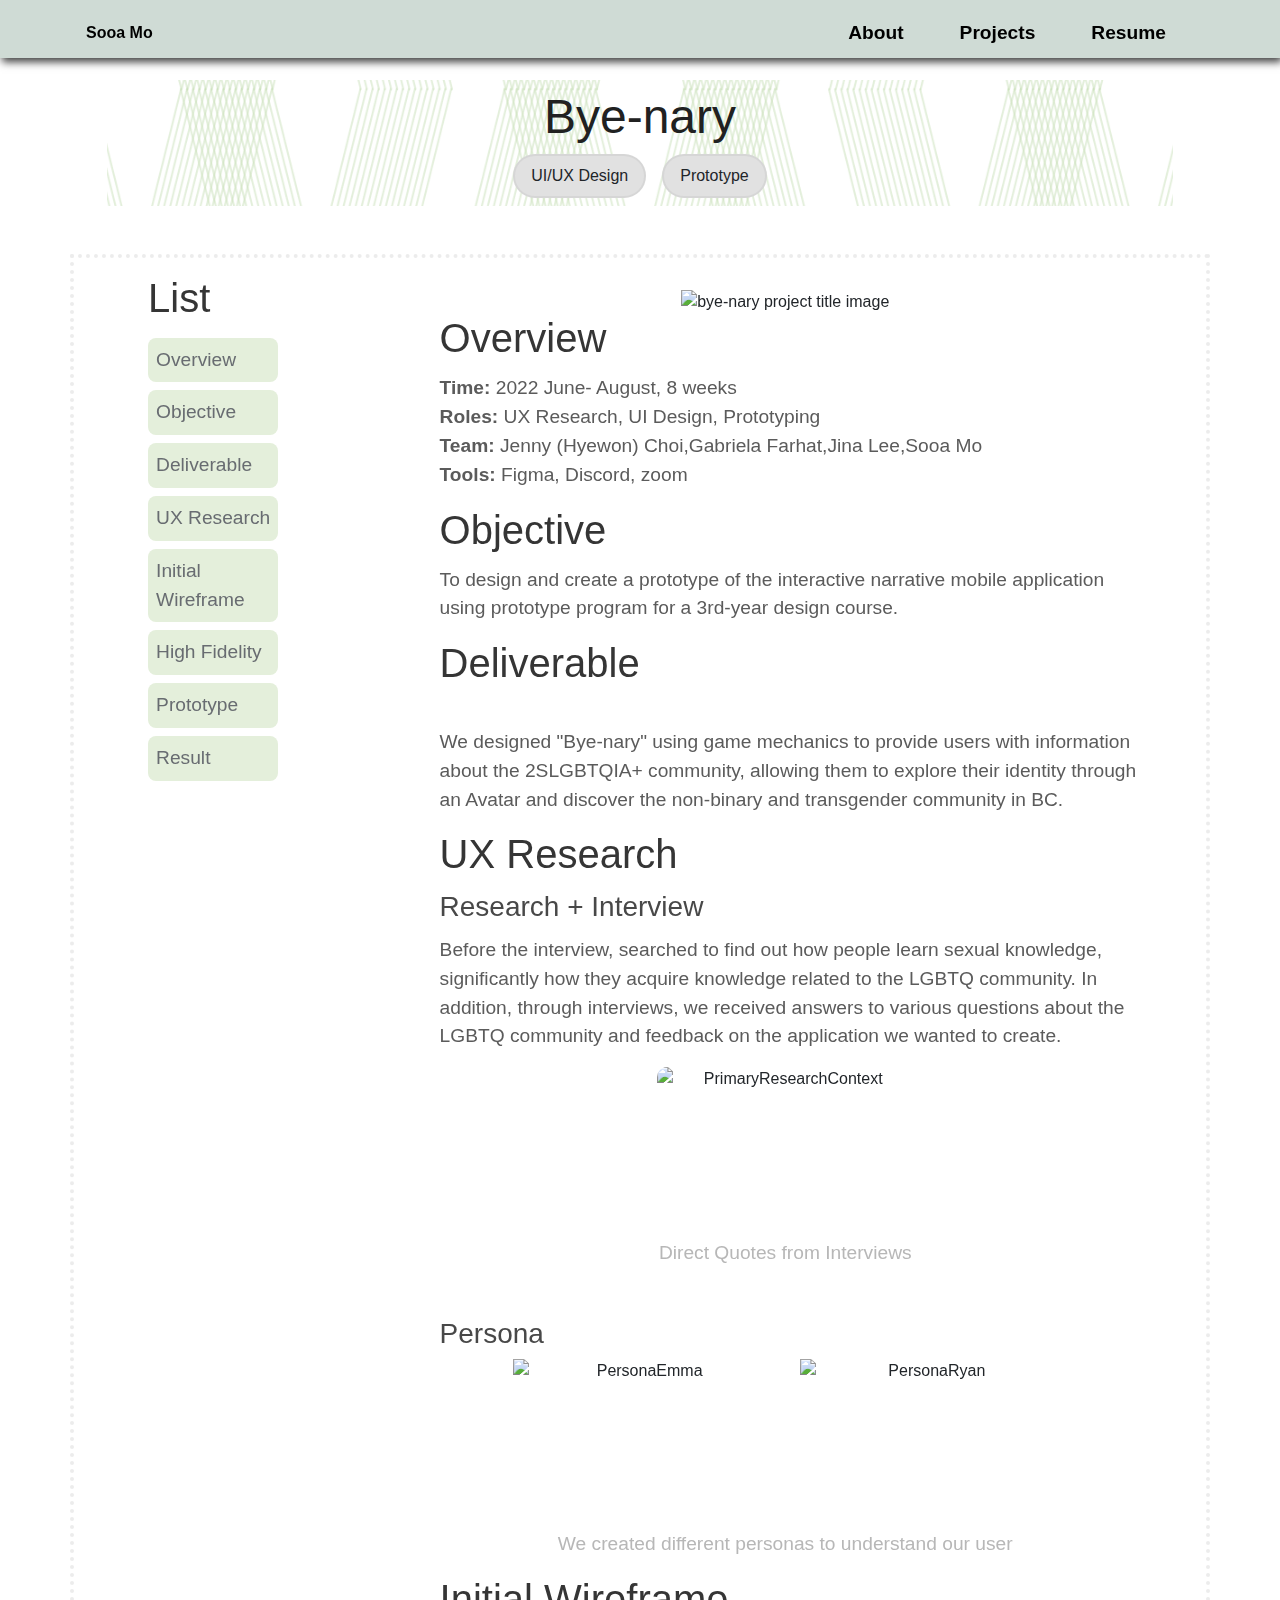
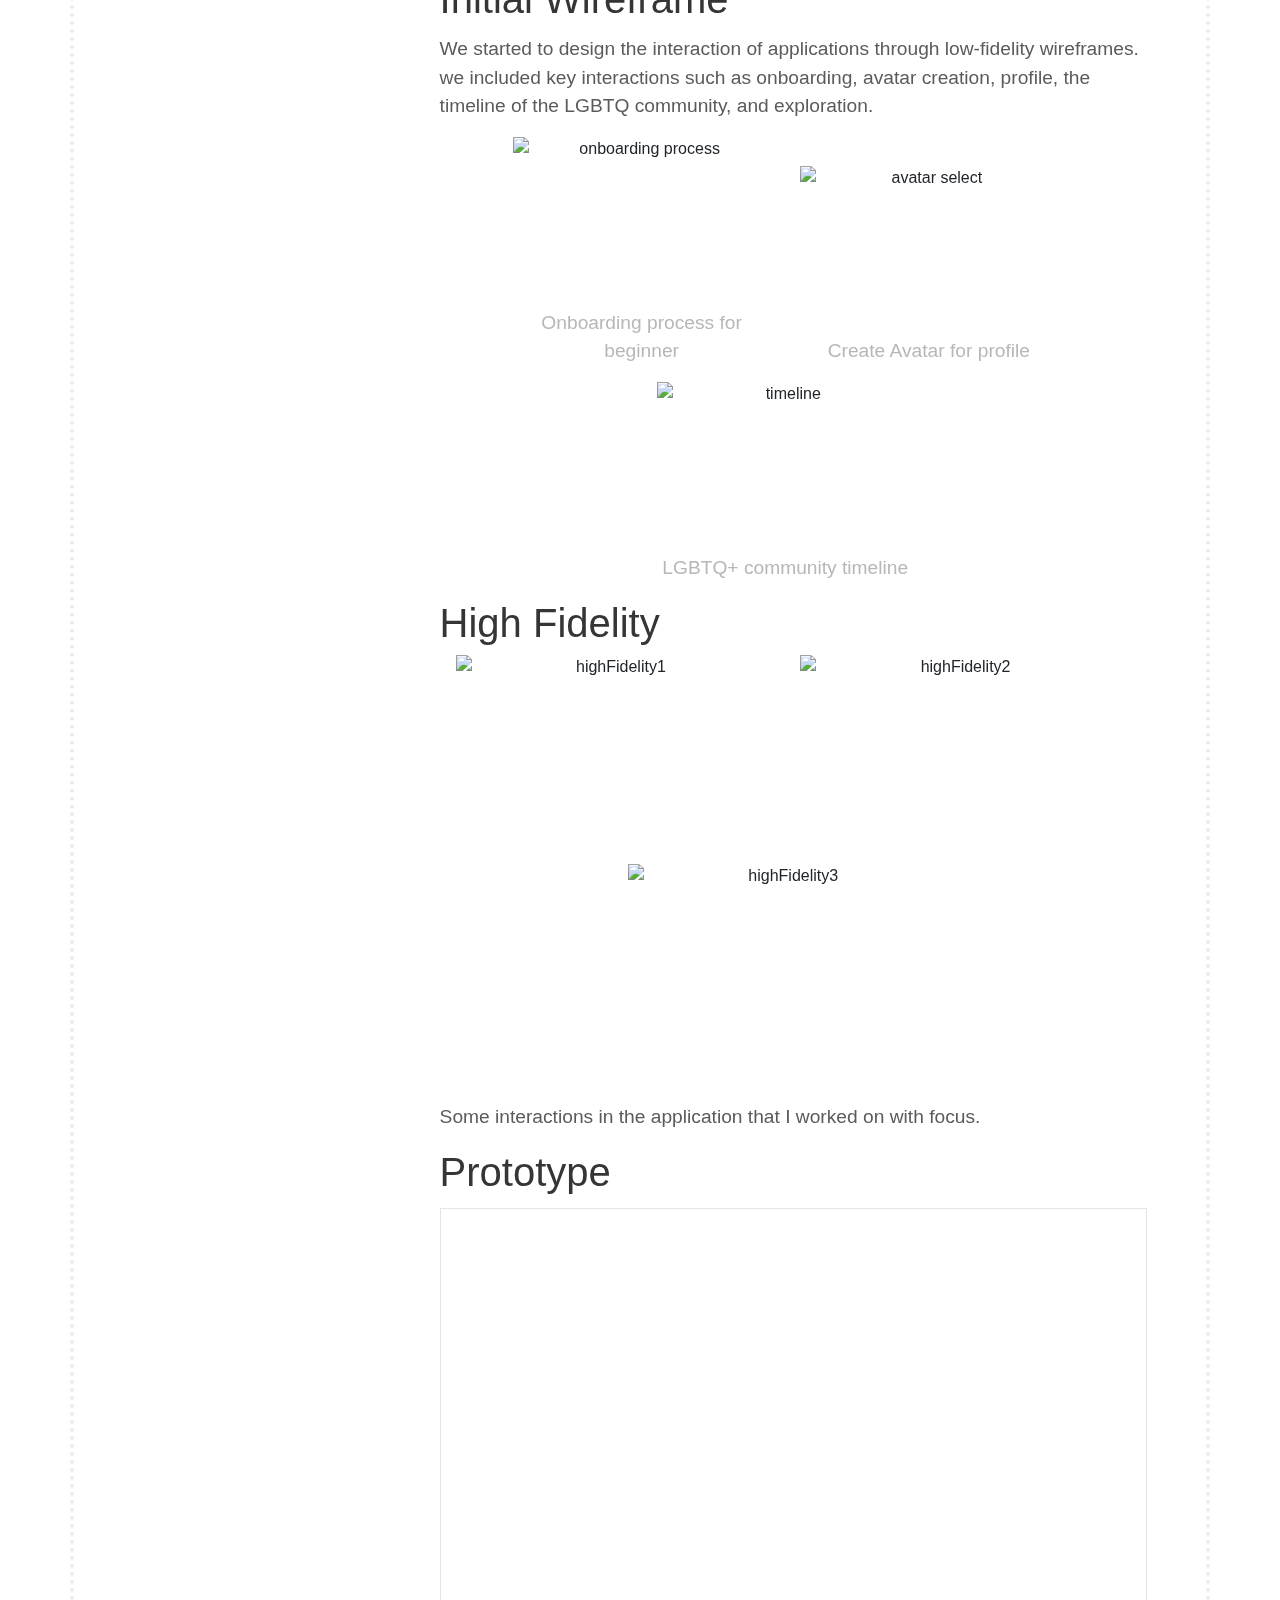
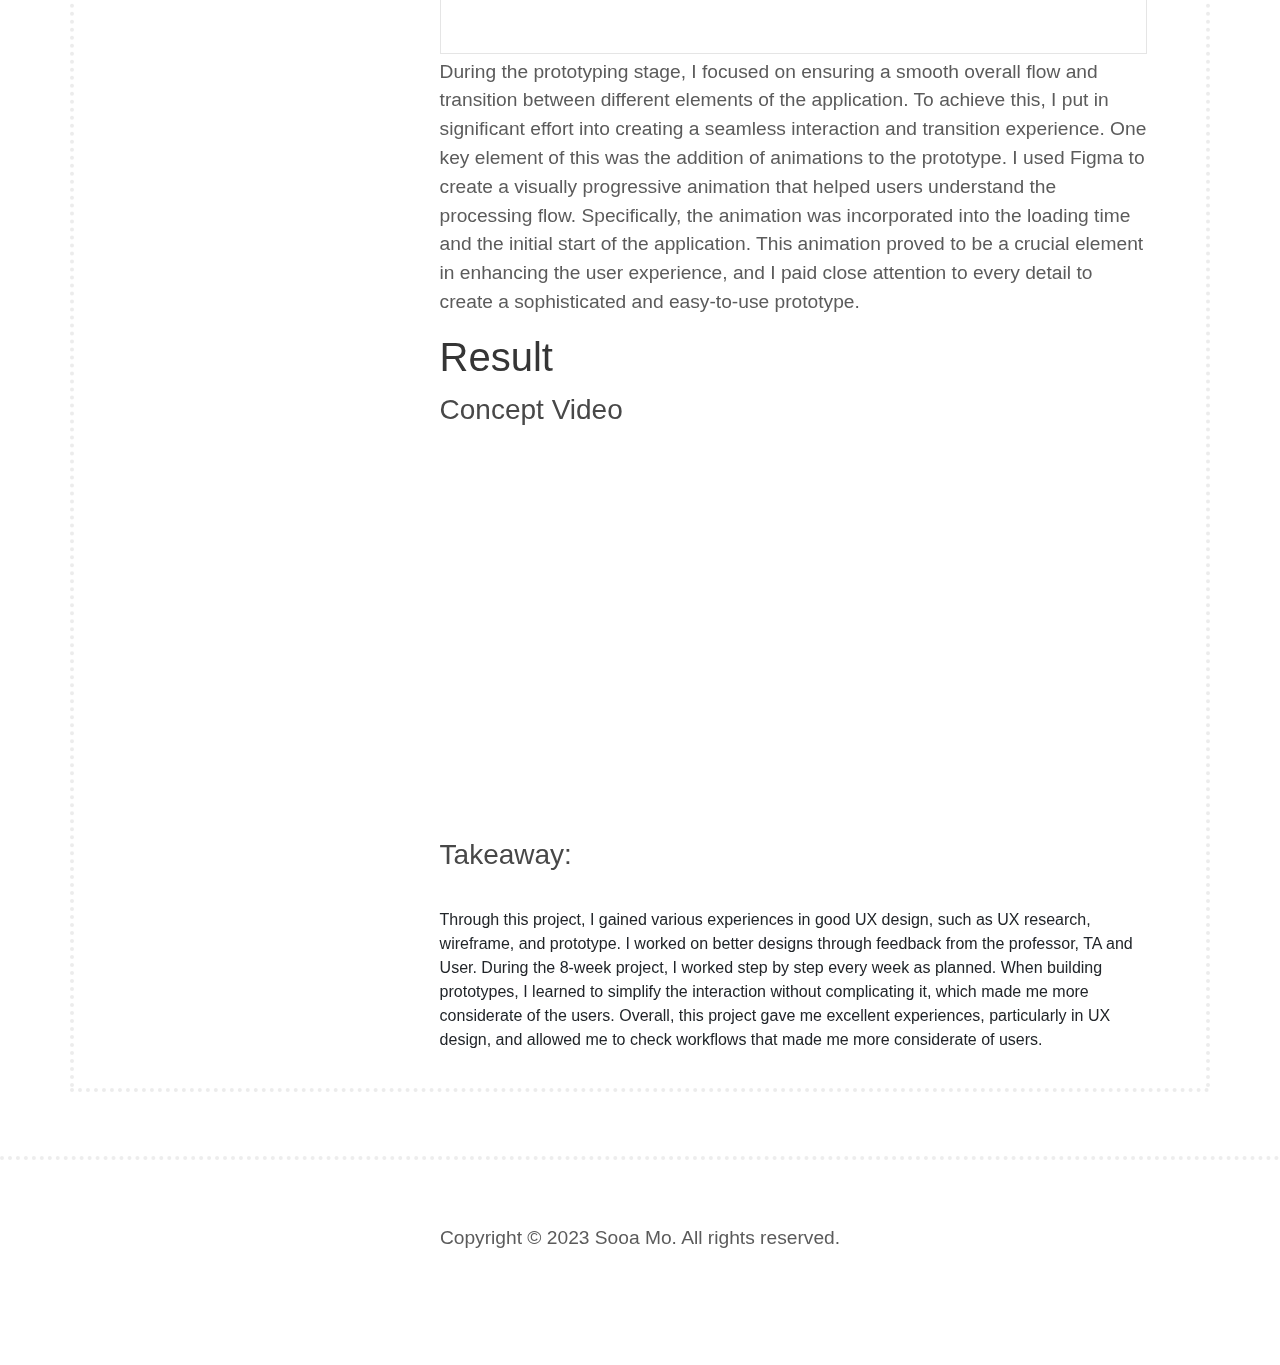
==== commit 0a2424f9: "add modal for some images" ====
--- a/Mo_Portfolio/public_html/byenary.html
+++ b/Mo_Portfolio/public_html/byenary.html
@@ -30,7 +30,7 @@
                 <nav class="navbar-nav ml-lg-auto">      
                     <a href="index.html#about" class="nav-link"  title="link to home page about section"><span data-hover="About">About</span></a>
                     <a href="index.html#project" class="nav-link" title="link to home page project section"><span data-hover="Projects">Projects</span></a>                  
-                    <a href="https://drive.google.com/file/d/1yqzQ6Y6oqBv69DnzA2m4th4HfpHEQ8tb/view?usp=sharing" target="_blank" class="nav-item nav-link" title="new tab for Sooa Mo's resume" ><span data-hover="Resume">Resume</span></a>
+                    <a href="https://drive.google.com/file/d/1ExE8osm8Dr4YVxr-w7iWlaPHFn5PzVaj/view?usp=sharing" target="_blank" class="nav-item nav-link" title="new tab for Sooa Mo's resume" ><span data-hover="Resume">Resume</span></a>
                 </nav>
             </div>
         </div>
@@ -104,7 +104,11 @@
                     </div>
                     <div class="body_img row flex_center">
                         <div class="col-md-5 col-sm-10 img_flex">
-                            <img src="img/byenary/PrimaryResearchContext.png" class="card_img" alt="PrimaryResearchContext" width="2400" height="1600">
+                            <img src="img/byenary/PrimaryResearchContext.png" class="card_img img" alt="PrimaryResearchContext" width="2400" height="1600">
+                            <div class="modal">
+                                <span class="close">&times;</span>
+                                <img class="modal_content" id="img01">
+                              </div>
                             <p> Direct Quotes from Interviews </p>
                         </div>
                     </div>
@@ -219,5 +223,7 @@
 <!--hide menu on scroll from here: https://www.w3schools.com/howto/howto_js_navbar_hide_scroll.asp-->
 <script src="js/scroll.js"></script>
 
+<script src="js/modal.js"></script>
+
 </body>
 </html>
--- a/Mo_Portfolio/public_html/css/main.css
+++ b/Mo_Portfolio/public_html/css/main.css
@@ -139,6 +139,59 @@
 span:hover{
   color:white;
 }
+/*img modal*/
+.img{
+  width: auto;
+  border-radius: 10px;
+  cursor: pointer;
+  transition: 0.3s;
+}
+.img:hover {opacity: 0.8;}
+
+.modal {
+  display: none; 
+  position: fixed; 
+  z-index: 5; 
+  padding-top: 100px;
+  left: 0; top: 0;
+  max-height: 100%;
+  min-width: 100%;
+  overflow: auto; 
+  cursor: pointer; 
+  background-color: rgba(0, 0, 0, 0.8);
+}
+
+.modal_content {
+  min-height: 50%;
+  min-width: 50%;
+  border-radius: 10px;
+  animation-name: zoom;
+  animation-duration: 0.8s;
+}
+
+@keyframes zoom {
+  from {transform: scale(0)}
+  to {transform: scale(1)}
+}
+
+.close {
+  position: absolute;
+  top: 70px;
+  right: 50px;
+  color: #f1f1f1;
+  font-size: 40px;
+  font-weight: bold;
+  transition: 0.3s;
+}
+
+.close:hover, .close:focus{
+  color: #bbb;
+  text-decoration: none;
+  cursor: pointer;
+}
+
+/*img modal finished*/
+
 .card_img{
   width: 100%;
   height: 100%;
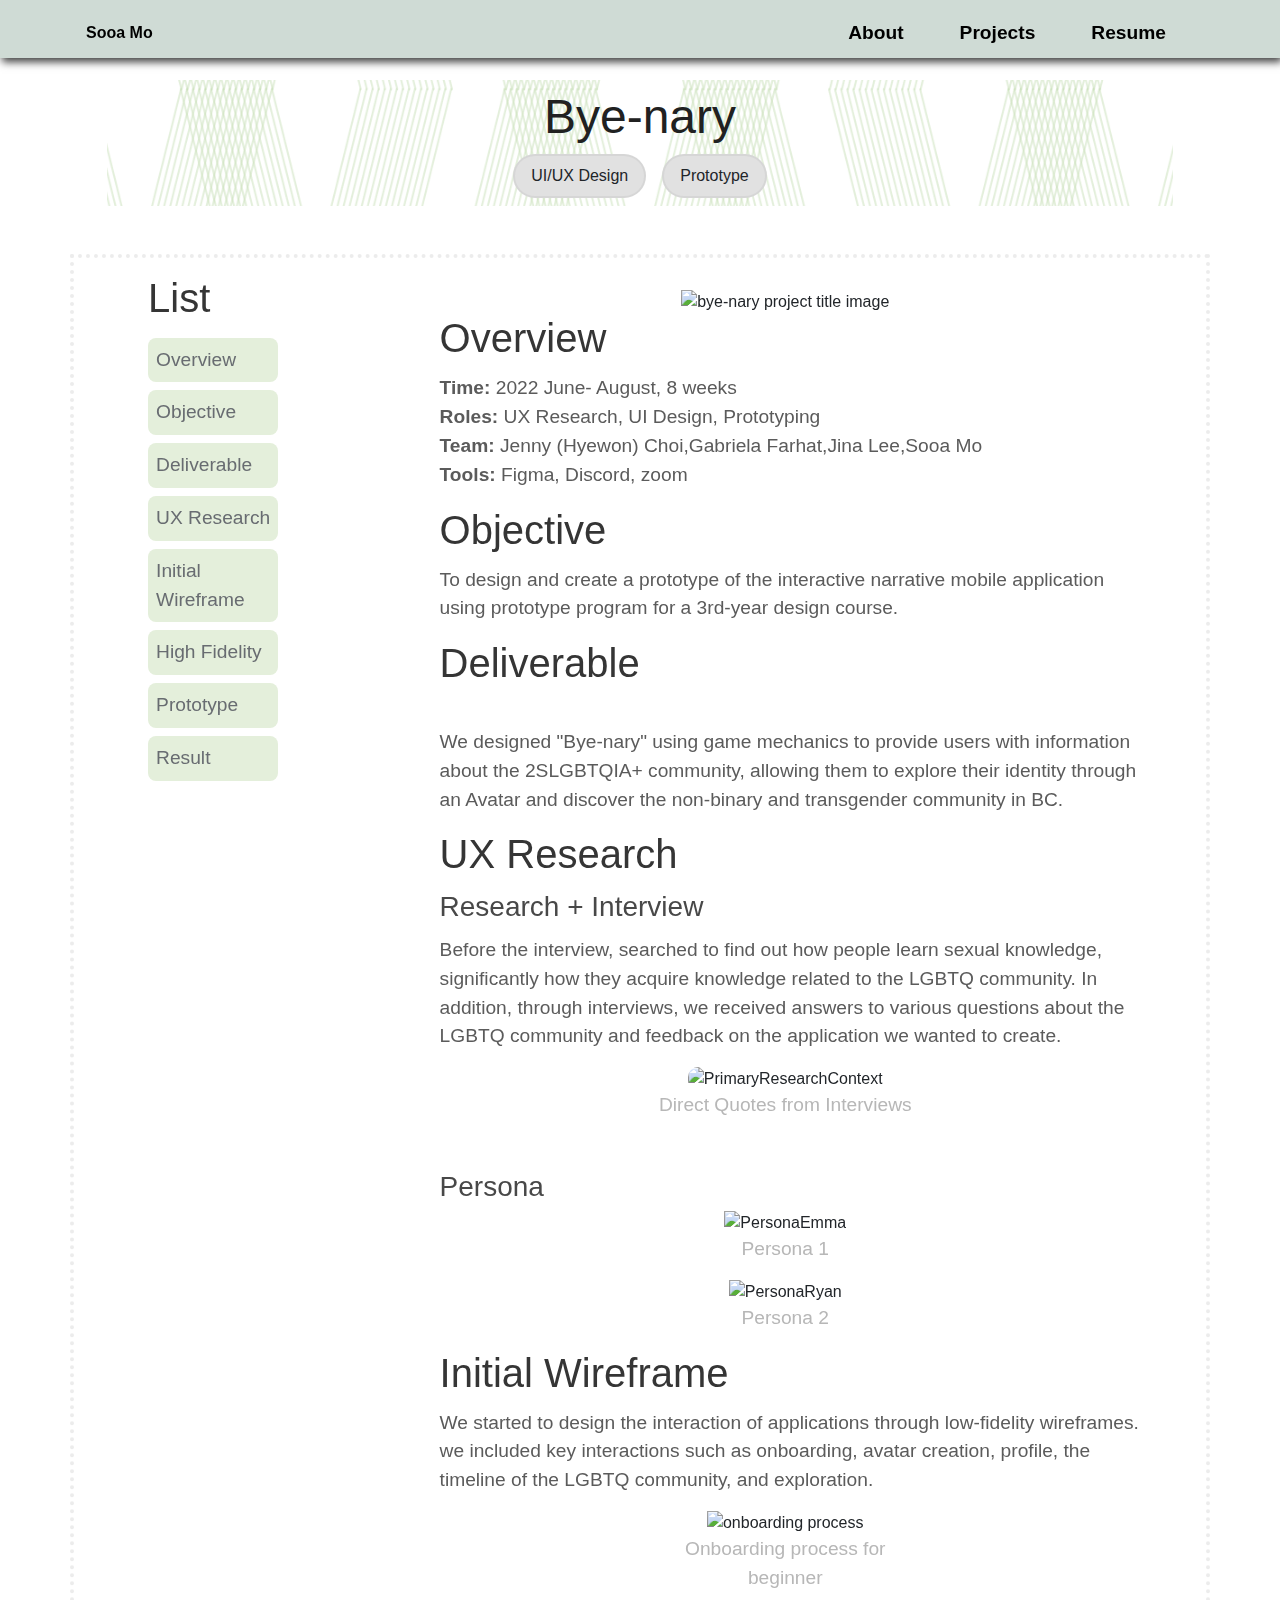
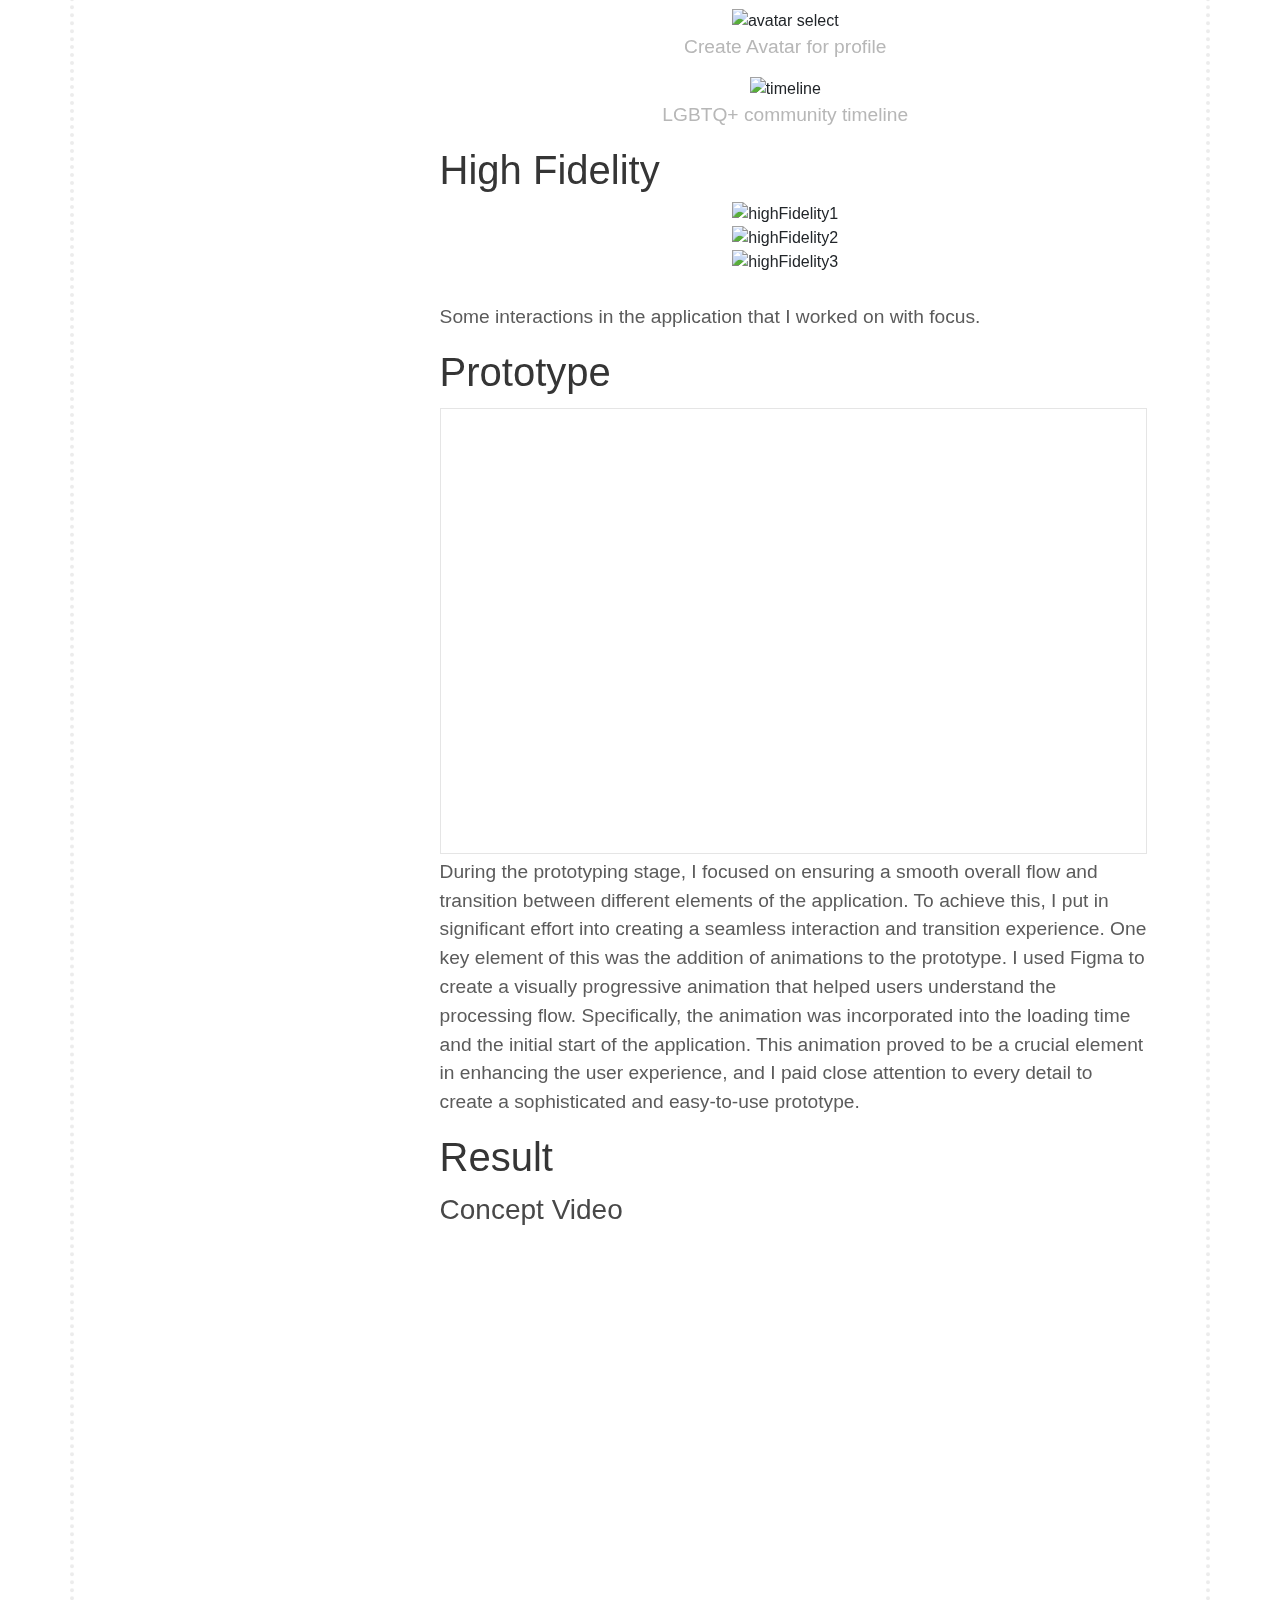
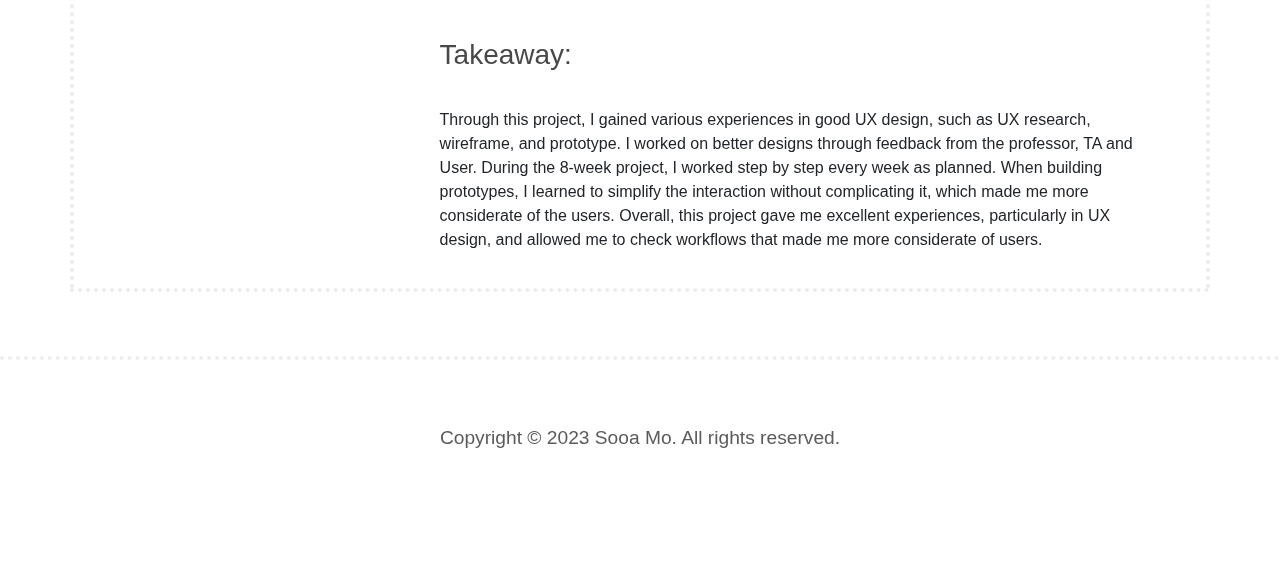
==== commit 61beace6: "updated Tatreez page and edit image size of all pages" ====
--- a/Mo_Portfolio/public_html/byenary.html
+++ b/Mo_Portfolio/public_html/byenary.html
@@ -75,7 +75,7 @@
                     <div class="body_img row flex_center">
                         <div class="col-md-10 col-sm-12">
                             <!--sooa's byenary title image use figma-->
-                            <img src="img/byenary/byenaryTitle.png" class="card_img" alt="bye-nary project title image" width="2400" height="1600">
+                            <img src="img/byenary/byenaryTitle.png" class="title_img" alt="bye-nary project title image" width="2400" height="1600">
                         </div>
                     </div>
                     <div id="overview" class="body_wrapper">
@@ -104,7 +104,7 @@
                     </div>
                     <div class="body_img row flex_center">
                         <div class="col-md-5 col-sm-10 img_flex">
-                            <img src="img/byenary/PrimaryResearchContext.png" class="card_img img" alt="PrimaryResearchContext" width="2400" height="1600">
+                            <img src="img/byenary/PrimaryResearchContext.png" class="card_img img" alt="PrimaryResearchContext" >
                             <div class="modal">
                                 <span class="close">&times;</span>
                                 <img class="modal_content" id="img01">
@@ -119,14 +119,19 @@
                         </h3>
                     </div>
 
-                    <div class="body_img row flex_center">
-                        <div class="col-md-5 col-sm-10 img_flex">
-                            <img src="img/byenary/PersonaEmma.png" class="card_img" alt="PersonaEmma" width="2400" height="1600">
-                        </div>
-                        <div class="col-md-5 col-sm-10 img_flex">
-                            <img src="img/byenary/PersonaRyan.png" class="card_img" alt="PersonaRyan" width="2400" height="1600">
-                        </div>
-                        <p>We created different personas to understand our user</p>
+
+                    <div class="body_img row flex_center">
+                        <div class="col-md-5 col-sm-10 img_flex">
+                            <img src="img/byenary/PersonaEmma.png" class="card_img" alt="PersonaEmma">
+                            <p>Persona 1</p>
+                        </div>
+                    </div>
+
+                    <div class="body_img row flex_center">
+                        <div class="col-md-5 col-sm-10 img_flex">
+                            <img src="img/byenary/PersonaRyan.png" class="card_img" alt="PersonaRyan" >
+                            <p>Persona 2</p>
+                        </div>
                     </div>
 
 
@@ -137,34 +142,48 @@
 
                     <div class="body_img row flex_center">
                         <div class="col-md-5 col-sm-10 img_flex">
-                            <img src="img/byenary/wireframe1.png" class="card_img" alt="onboarding process" width="2400" height="1600">
+                            <img src="img/byenary/wireframe1.png" class="card_img" alt="onboarding process">
                             <p>Onboarding process for beginner</p>
                         </div>
-                        <div class="col-md-5 col-sm-10 img_flex">
-                            <img src="img/byenary/wireframe2.png" class="card_img" alt="avatar select" width="2400" height="1600">
+                    </div>
+
+                    <div class="body_img row flex_center">
+                        <div class="col-md-5 col-sm-10 img_flex">
+                            <img src="img/byenary/wireframe2.png" class="card_img" alt="avatar select" >
                             <p>Create Avatar for profile</p>
                         </div>
-                        <div class="col-md-5 col-sm-10 img_flex">
-                            <img src="img/byenary/wireframe3.png" class="card_img" alt="timeline" width="2400" height="1600">
+                    </div>
+
+                    <div class="body_img row flex_center">
+                        <div class="col-md-5 col-sm-10 img_flex">
+                            <img src="img/byenary/wireframe3.png" class="card_img" alt="timeline" >
                             <p>LGBTQ+ community timeline</p>
                         </div>
                     </div>
+
 
                     <div id="highFidelity" class="body_wrapper">
                         <h2>High Fidelity</h2>
                     </div>
 
                     <div class="body_img row flex_center">
-                        <div class="col-md-6 col-sm-12 img_flex">
-                            <img src="img/byenary/highFidelity1.png" class="card_img" alt="highFidelity1" width="2400" height="1600">
-                        </div>
-                        <div class="col-md-6 col-sm-12 img_flex">
-                            <img src="img/byenary/highFidelity2.png" class="card_img" alt="highFidelity2" width="2400" height="1600">
-                        </div>
-                        <div class="col-md-6 col-sm-12 img_flex">
-                            <img src="img/byenary/highFidelity3.png" class="card_img" alt="highFidelity3" width="2400" height="1600">
-                        </div>
-                    </div>
+                        <div class="col-md-5 col-sm-10 img_flex">
+                            <img src="img/byenary/highFidelity1.png" class="card_img" alt="highFidelity1" >
+                        </div>
+                    </div>
+
+                    <div class="body_img row flex_center">
+                        <div class="col-md-5 col-sm-10 img_flex">
+                            <img src="img/byenary/highFidelity2.png" class="card_img" alt="highFidelity2" >
+                        </div>
+                    </div>
+
+                    <div class="body_img row flex_center">
+                        <div class="col-md-5 col-sm-10 img_flex">
+                            <img src="img/byenary/highFidelity3.png" class="card_img" alt="highFidelity3" >
+                        </div>
+                    </div>
+
 
                     <div class="body_wrapper">
                         <p>
--- a/Mo_Portfolio/public_html/css/main.css
+++ b/Mo_Portfolio/public_html/css/main.css
@@ -191,10 +191,12 @@
 }
 
 /*img modal finished*/
-
-.card_img{
+.title_img{
   width: 100%;
   height: 100%;
+}
+.card_img{
+  width: auto;
 }
 .card_bottom{
   display: flex;
